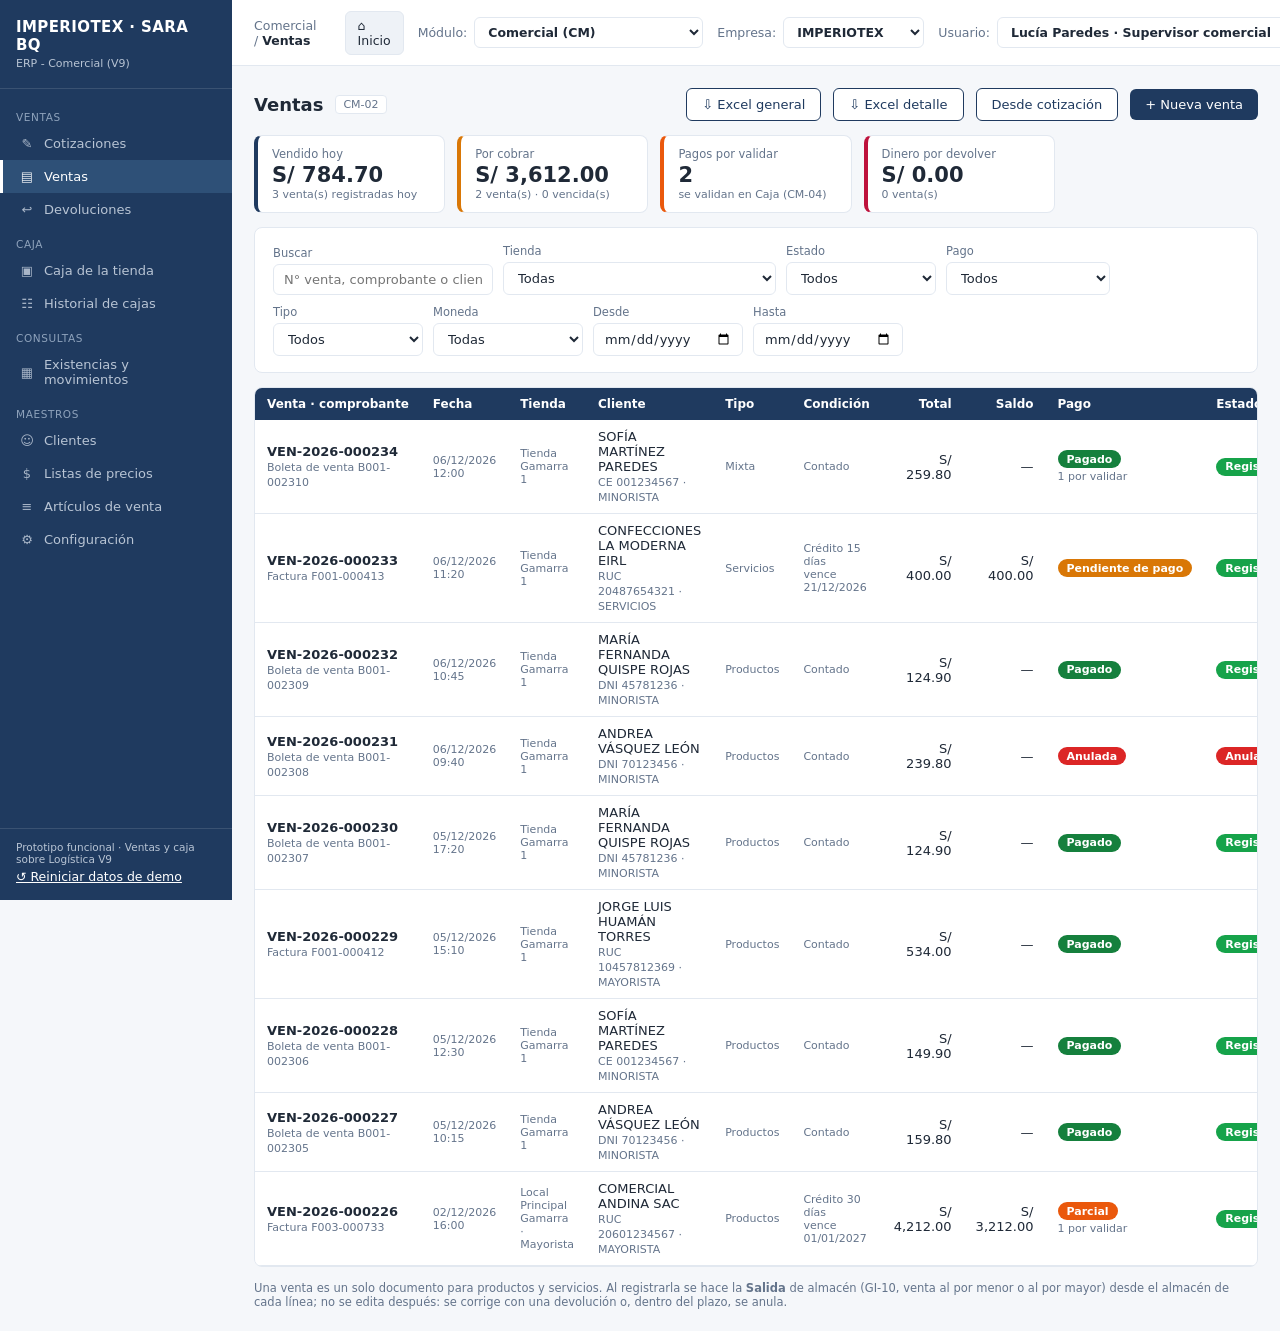
==== COMERCIAL/index.html @ 80e83d7e "feat: Documentacion y Prototipos" ====
<!DOCTYPE html>
<html lang="es">
<head>
<meta charset="UTF-8">
<meta name="viewport" content="width=device-width, initial-scale=1.0">
<title>IMPERIOTEX · Comercial (V9)</title>
<link rel="stylesheet" href="css/base.css">
</head>
<body>

<aside id="sidebar">
  <div class="logo"><b>IMPERIOTEX · SARA BQ</b><span>ERP - Comercial (V9)</span></div>
  <nav id="nav"></nav>
  <div class="foot">Prototipo funcional · Ventas y caja sobre Logística V9<br>
    <button class="btn-link" style="color:#fff;padding:4px 0" onclick="Store.reiniciar()">↺ Reiniciar datos de demo</button></div>
</aside>

<div id="main">
  <div id="topbar">
    <div id="breadcrumb">Comercial</div>
    <div class="spacer"></div>
    <a class="homebtn" href="../index.html" title="Volver a la portada de módulos">⌂ Inicio</a>
    <div class="company-sel"><label>Módulo:</label>
      <select onchange="if(this.value)location.href=this.value">
        <option value="../Prototipo_GI.html">Inventarios (GI)</option>
        <option value="../Prototipo_CO.html">Compras (CO)</option>
        <option value="../Prototipo_GP.html">Gestión de Pedido (GP)</option>
        <option value="../PRODUCCION/index.html">Producción (PRODUCCION)</option>
        <option value="" selected>Comercial (CM)</option>
      </select>
    </div>
    <div class="company-sel"><label>Empresa:</label>
      <select onchange="UI.toast('La demo comercial trae datos de IMPERIOTEX');this.value='IMPERIOTEX'">
        <option value="IMPERIOTEX" selected>IMPERIOTEX</option>
        <option value="CATINNA NOW">CATINNA NOW</option>
      </select>
    </div>
    <div class="company-sel" title="Usuario de la demo: cambia el perfil de permisos y la tienda asignada"><label>Usuario:</label>
      <select id="user-sel" onchange="App.cambiarUsuario(this.value)"></select>
    </div>
    <div class="userchip"><div class="avatar" id="user-avatar">U</div><span id="user-sede"></span></div>
  </div>
  <div id="content"></div>
</div>

<div id="modales"></div>
<div class="toast" id="toast"></div>

<!-- núcleo (orden obligatorio) -->
<script src="js/core/ui.js"></script>
<script src="js/data/maestros.js"></script>
<script src="js/core/store.js"></script>
<script src="js/core/precios.js"></script>
<script src="js/core/stock.js"></script>
<script src="js/core/ventas.js"></script>
<script src="js/core/caja.js"></script>
<script src="js/core/config.js"></script>
<script src="js/data/demo.js"></script>
<script src="js/core/app.js"></script>
<!-- pantallas -->
<script src="js/modules/buscador.js"></script>
<script src="js/modules/documento.js"></script>
<script src="js/modules/cotizaciones.js"></script>
<script src="js/modules/ventas.js"></script>
<script src="js/modules/devoluciones.js"></script>
<script src="js/modules/caja.js"></script>
<script src="js/modules/consultas.js"></script>
<script src="js/modules/clientes.js"></script>
<script src="js/modules/listas.js"></script>
<script src="js/modules/configuracion.js"></script>
<script>App.iniciar();</script>
</body>
</html>
---- COMERCIAL/css/base.css ----
:root{
  --primario:#1F3A5F; --primario-oscuro:#16304F; --primario-claro:#2E5077;
  --texto-sobre-primario:#FFFFFF; --sidebar-inactivo:#B8C4D4;
  --fondo-app:#F5F7FA; --superficie:#FFFFFF; --borde:#E2E8F0;
  --texto:#1F2937; --texto-sec:#64748B;
  --borrador:#6B7280; --confirmado:#16A34A; --completada:#15803D;
  --aprobada:#7C3AED; --parcial:#EA580C; --cancelada:#DC2626;
  --pendiente:#D97706; --aprobado-sol:#0D9488; --rechazado-sol:#BE123C;
  --gre-enviado:#0891B2; --gre-aceptado:#059669; --gre-obs:#CA8A04; --gre-rechazado:#991B1B;
  --stock-ok:#16A34A; --stock-bajo:#D97706; --stock-cero:#DC2626;
  --obligatorio:#B45309; --obligatorio-fondo:#FFFBEB;
  --prp:#2563EB; --opt-compras:#0891B2; --opt-prod:#7C3AED; --opt-recep:#0D9488;
}
*{box-sizing:border-box;margin:0;padding:0;font-family:"Segoe UI","Segoe UI Variable Text",system-ui,Arial,sans-serif}
body{background:var(--fondo-app);color:var(--texto);font-size:13.5px;display:flex;min-height:100vh}

#sidebar{width:232px;min-width:232px;background:var(--primario);color:#fff;display:flex;flex-direction:column;position:sticky;top:0;height:100vh;overflow-y:auto}
#sidebar .logo{padding:18px 16px;border-bottom:1px solid rgba(255,255,255,.12)}
#sidebar .logo b{font-size:15px;letter-spacing:.4px;display:block}
#sidebar .logo span{font-size:11px;color:var(--sidebar-inactivo)}
#sidebar nav{padding:10px 0;flex:1}
.nav-item{display:flex;align-items:center;gap:9px;padding:9px 16px;color:var(--sidebar-inactivo);cursor:pointer;font-size:13px;border-left:3px solid transparent;user-select:none}
.nav-item:hover{background:var(--primario-oscuro);color:#fff}
.nav-item.active{background:var(--primario-claro);color:#fff;border-left:3px solid #fff}
.nav-item .ic{width:16px;text-align:center;opacity:.9}
.nav-group{padding:9px 16px;color:var(--sidebar-inactivo);font-size:13px;cursor:pointer;display:flex;align-items:center;gap:9px;user-select:none}
.nav-group:hover{background:var(--primario-oscuro);color:#fff}
.nav-sub{display:none}
.nav-sub.open{display:block}
.nav-sub .nav-item{padding-left:41px;font-size:12.5px}
.caret{margin-left:auto;font-size:10px;transition:transform .15s}
.nav-group.open .caret{transform:rotate(90deg)}
#sidebar .foot{padding:12px 16px;font-size:10.5px;color:var(--sidebar-inactivo);border-top:1px solid rgba(255,255,255,.12)}

#main{flex:1;display:flex;flex-direction:column;min-width:0}
#topbar{background:var(--superficie);border-bottom:1px solid var(--borde);padding:10px 22px;display:flex;align-items:center;gap:14px;position:sticky;top:0;z-index:40}
#breadcrumb{font-size:12.5px;color:var(--texto-sec)}
#breadcrumb b{color:var(--texto)}
#topbar .spacer{flex:1}
.company-sel{display:flex;align-items:center;gap:7px;font-size:12.5px;color:var(--texto-sec)}
.company-sel select{border:1px solid var(--borde);border-radius:6px;padding:6px 9px;font-size:12.5px;background:#fff;color:var(--texto);font-weight:600}
.bell{position:relative;cursor:pointer;font-size:17px;color:var(--texto-sec);padding:4px 8px;border-radius:6px}
.bell:hover{background:var(--fondo-app)}
.bell .dot{position:absolute;top:3px;right:5px;width:8px;height:8px;border-radius:50%;background:var(--stock-cero);border:1.5px solid #fff}
.homebtn{display:inline-flex;align-items:center;gap:6px;background:#EEF2F7;border:1px solid var(--borde);border-radius:6px;padding:6px 12px;font-size:12.5px;color:var(--texto);text-decoration:none;cursor:pointer}
.homebtn:hover{background:#E2E8F0}
.userchip{display:flex;align-items:center;gap:8px;font-size:12.5px;color:var(--texto-sec)}
.userchip .avatar{width:28px;height:28px;border-radius:50%;background:var(--primario);color:#fff;display:flex;align-items:center;justify-content:center;font-size:11px;font-weight:600}
#content{padding:22px;flex:1}
.screen{display:none}
.screen.active{display:block}

.screen-head{display:flex;align-items:center;gap:12px;margin-bottom:14px;flex-wrap:wrap}
.screen-head h1{font-size:18px;font-weight:600}
.screen-head .code{font-size:11px;color:var(--texto-sec);background:var(--superficie);border:1px solid var(--borde);border-radius:4px;padding:2px 7px}
.screen-head .spacer{flex:1}

.btn{border:none;border-radius:6px;padding:8px 15px;font-size:13px;cursor:pointer;font-weight:500}
.btn-primary{background:var(--primario);color:#fff}
.btn-primary:hover{background:var(--primario-oscuro)}
.btn-secondary{background:#fff;color:var(--primario);border:1px solid var(--primario)}
.btn-secondary:hover{background:var(--fondo-app)}
.btn-danger{background:#fff;color:var(--cancelada);border:1px solid var(--cancelada)}
.btn-danger:hover{background:#FEF2F2}
.btn-sm{padding:5px 10px;font-size:12px}
.btn-link{background:none;border:none;color:var(--primario);cursor:pointer;font-size:12.5px;text-decoration:underline;padding:2px 4px}

.card{background:var(--superficie);border:1px solid var(--borde);border-radius:8px;padding:16px 18px;margin-bottom:14px}
.filters{display:flex;gap:10px;flex-wrap:wrap;align-items:flex-end}
.field{display:flex;flex-direction:column;gap:4px}
.field label{font-size:11.5px;color:var(--texto-sec);font-weight:500}
/* Campos obligatorios: etiqueta y control diferenciados por color */
.field.req>label{color:var(--obligatorio);font-weight:600}
.field.req>label::after{content:" *";color:var(--obligatorio)}
.field.req>input,.field.req>select,.field.req>textarea,.field.req>div>input,.field.req>div>select{border-color:var(--obligatorio);background:var(--obligatorio-fondo)}
.leyenda-req{display:flex;align-items:center;gap:7px;font-size:11px;color:var(--texto-sec);margin:0 0 10px}
.leyenda-req i{width:11px;height:11px;border-radius:3px;border:1px solid var(--obligatorio);background:var(--obligatorio-fondo);display:inline-block}
.field input,.field select,.field textarea{border:1px solid var(--borde);border-radius:6px;padding:7px 10px;font-size:13px;background:#fff;color:var(--texto);min-width:150px}
.field input:focus,.field select:focus,.field textarea:focus{outline:2px solid var(--primario-claro);outline-offset:-1px}
.field input[readonly],.field input:disabled,.field select:disabled{background:var(--fondo-app);color:var(--texto-sec)}
.field.wide{flex:1;min-width:260px}
.field.wide input,.field.wide textarea{width:100%}

table.grid{width:100%;border-collapse:collapse;background:var(--superficie);font-size:13px}
table.grid th{background:var(--primario);color:#fff;text-align:left;padding:9px 12px;font-weight:600;font-size:12px;white-space:nowrap}
table.grid td{padding:9px 12px;border-bottom:1px solid var(--borde);vertical-align:middle}
table.grid tbody tr:hover{background:#F8FAFC}
table.grid tr.clickable{cursor:pointer}
.tbl-wrap{background:var(--superficie);border:1px solid var(--borde);border-radius:8px;overflow:hidden;margin-bottom:14px}
.pager{display:flex;justify-content:space-between;align-items:center;padding:9px 14px;font-size:12px;color:var(--texto-sec);background:var(--superficie)}
.pager .pg{display:flex;gap:6px}
.pager button{border:1px solid var(--borde);background:#fff;border-radius:5px;padding:3px 9px;cursor:pointer;font-size:12px}
.pager button.cur{background:var(--primario);color:#fff;border-color:var(--primario)}

.badge{display:inline-block;padding:2.5px 9px;border-radius:11px;font-size:11px;font-weight:600;color:#fff;white-space:nowrap}
.dotled{display:inline-flex;align-items:center;gap:6px}
.dot{width:9px;height:9px;border-radius:50%;display:inline-block}
.warn{display:inline-block;background:#FEF3C7;color:#92400E;border:1px solid #FDE68A;border-radius:4px;font-size:10px;padding:1px 5px;font-weight:600;vertical-align:middle;cursor:help}

.tabs{display:flex;gap:0;border-bottom:2px solid var(--borde);margin-bottom:16px;flex-wrap:wrap}
.tab{padding:9px 16px;cursor:pointer;font-size:13px;color:var(--texto-sec);border-bottom:3px solid transparent;margin-bottom:-2px;user-select:none;font-weight:500}
.tab:hover{color:var(--texto)}
.tab.active{color:var(--primario);border-bottom-color:var(--primario-claro);font-weight:600}
.tab.hidden{display:none}
.tabpane{display:none}
.tabpane.active{display:block}
.gtabpane{display:none}
.gtabpane.active{display:block}
.formgrid{display:grid;grid-template-columns:1fr 1fr;gap:13px 22px}
.formgrid .field.full{grid-column:1/-1}
.check{display:flex;align-items:center;gap:8px;font-size:13px;padding:6px 0}
.check input{width:15px;height:15px;accent-color:var(--primario)}
.subtable th{background:var(--primario);font-size:11.5px}
.subtable td input,.subtable td select{border:1px solid var(--borde);border-radius:5px;padding:5px 8px;font-size:12.5px;width:100%}
.hint{font-size:11.5px;color:var(--texto-sec)}

.doc-head{background:var(--superficie);border:1px solid var(--borde);border-radius:8px;padding:14px 18px;margin-bottom:14px;display:flex;align-items:center;gap:18px;flex-wrap:wrap}
.doc-head .t{font-size:16px;font-weight:600}
.doc-head .meta{font-size:12px;color:var(--texto-sec)}

.overlay{display:none;position:fixed;inset:0;background:rgba(15,23,42,.45);z-index:100;align-items:center;justify-content:center}
.overlay.open{display:flex}
.modal{background:#fff;border-radius:10px;width:min(560px,92vw);max-height:88vh;overflow:auto;box-shadow:0 18px 50px rgba(0,0,0,.25)}
.modal.lg{width:min(760px,94vw)}
.modal-h{padding:14px 18px;border-bottom:1px solid var(--borde);display:flex;align-items:center;gap:10px}
.modal-h b{font-size:14.5px}
.modal-h .x{margin-left:auto;cursor:pointer;font-size:17px;color:var(--texto-sec);padding:2px 7px;border-radius:5px}
.modal-h .x:hover{background:var(--fondo-app)}
.modal-b{padding:18px}
.modal-f{padding:13px 18px;border-top:1px solid var(--borde);display:flex;justify-content:flex-end;gap:9px}

.placeholder{display:flex;flex-direction:column;align-items:center;justify-content:center;padding:70px 20px;text-align:center;color:var(--texto-sec)}
.placeholder .big{font-size:38px;margin-bottom:12px;opacity:.5}
.placeholder h2{font-size:16px;color:var(--texto);margin-bottom:6px}
.placeholder .tag{margin-top:12px;background:#EEF2F7;border:1px solid var(--borde);border-radius:14px;padding:4px 13px;font-size:12px}

#bellDrop{display:none;position:absolute;right:70px;top:52px;width:340px;background:#fff;border:1px solid var(--borde);border-radius:9px;box-shadow:0 12px 34px rgba(0,0,0,.16);z-index:90}
#bellDrop.open{display:block}
#bellDrop .h{padding:11px 15px;border-bottom:1px solid var(--borde);font-weight:600;font-size:13px}
#bellDrop .it{padding:10px 15px;border-bottom:1px solid var(--borde);font-size:12.5px;display:flex;gap:9px;cursor:pointer}
#bellDrop .it:hover{background:var(--fondo-app)}
#bellDrop .it small{display:block;color:var(--texto-sec);font-size:11px;margin-top:2px}

.dropwrap{position:relative;display:none}
.dropmenu{display:none;position:absolute;right:0;top:calc(100% + 6px);background:#fff;border:1px solid var(--borde);border-radius:8px;box-shadow:0 10px 28px rgba(0,0,0,.14);min-width:230px;z-index:80;overflow:hidden}
.dropmenu.open{display:block}
.dropmenu .op{padding:10px 14px;font-size:13px;cursor:pointer;border-bottom:1px solid var(--borde)}
.dropmenu .op:last-child{border-bottom:none}
.dropmenu .op:hover{background:var(--fondo-app)}
.dropmenu .op small{display:block;color:var(--texto-sec);font-size:11px;margin-top:2px}
.toast{position:fixed;bottom:22px;right:22px;background:var(--texto);color:#fff;padding:11px 17px;border-radius:8px;font-size:13px;z-index:200;display:none;box-shadow:0 8px 22px rgba(0,0,0,.25)}
.toast.show{display:block}

/* ===== PRODUCCION · Producción: estilos propios ===== */
.nav-title{padding:12px 16px 4px;font-size:10.5px;text-transform:uppercase;letter-spacing:.6px;color:#8FA3BC}
.bar{background:#E8EDF3;border-radius:6px;height:8px;width:90px;display:inline-block;vertical-align:middle;overflow:hidden}
.barfill{height:100%;border-radius:6px;background:var(--confirmado);display:block}
.kpis{display:grid;grid-template-columns:repeat(auto-fill,minmax(190px,1fr));gap:12px;margin-bottom:14px}
.kpi{background:#fff;border:1px solid var(--borde);border-left:4px solid var(--primario);border-radius:8px;padding:11px 14px}
.kpi .l{font-size:11.5px;color:var(--texto-sec)}
.kpi .v{font-size:21px;font-weight:600;margin-top:2px}
.kpi .s{font-size:11px;color:var(--texto-sec);margin-top:1px}
.steps{display:flex;align-items:flex-start;flex-wrap:wrap;gap:6px 0}
.step{display:flex;flex-direction:column;align-items:center;min-width:130px;position:relative;cursor:pointer;padding:0 6px}
.step .c{width:30px;height:30px;border-radius:50%;border:2px solid var(--borde);background:#fff;display:flex;align-items:center;justify-content:center;font-weight:600;font-size:12px;color:var(--texto-sec);position:relative;z-index:1}
.step.ok .c{background:var(--confirmado);border-color:var(--confirmado);color:#fff}
.step.cur .c{background:var(--prp);border-color:var(--prp);color:#fff}
.step .t{font-size:12px;font-weight:600;margin-top:5px;text-align:center}
.step .s{font-size:11px;color:var(--texto-sec);text-align:center}
.step:not(:last-child)::after{content:"";position:absolute;top:15px;left:calc(50% + 17px);width:calc(100% - 34px);height:2px;background:var(--borde)}
.step.ok:not(:last-child)::after{background:var(--confirmado)}
.step:hover .t{color:var(--prp)}
.corte-row td{background:#EEF2F7;font-size:12.5px}
.lvl{display:inline-block}
.card.aviso{border-left:4px solid var(--pendiente);background:#FFFBEB;padding:11px 16px}
.card.aviso.ok{border-left-color:var(--confirmado);background:#F0FDF4}
.card.aviso.err{border-left-color:var(--cancelada);background:#FEF2F2}
.card.aviso.info{border-left-color:var(--prp);background:#EFF6FF}
.mini{font-size:11px;color:var(--texto-sec)}
.num{text-align:right}
table.grid th.num{text-align:right}
.chips{display:flex;gap:6px;flex-wrap:wrap}
.chip{display:inline-block;font-size:11px;background:#EEF2F7;border:1px solid var(--borde);border-radius:11px;padding:2px 9px;white-space:nowrap}
.dato{padding:7px 10px;background:var(--fondo-app);border:1px solid var(--borde);border-radius:6px;min-height:34px;font-size:13px;line-height:1.45}
.formgrid.c3{grid-template-columns:repeat(3,1fr)}
.formgrid.c4{grid-template-columns:repeat(4,1fr)}
@media(max-width:1100px){.formgrid.c3,.formgrid.c4{grid-template-columns:1fr 1fr}}
.formgrid .field input,.formgrid .field select,.formgrid .field textarea{width:100%;min-width:0}
.oplist{max-height:230px;overflow:auto;border:1px solid var(--borde);border-radius:6px;background:#fff}
.oplist label{display:flex;align-items:center;gap:8px;padding:6px 10px;border-bottom:1px solid var(--borde);font-size:12.5px}
.oplist label:last-child{border-bottom:none}
.oplist input[type=number]{width:84px;margin-left:auto;border:1px solid var(--borde);border-radius:5px;padding:4px 6px;text-align:right}
.sec{font-size:13px;font-weight:600;margin:16px 0 8px;display:flex;align-items:center;gap:8px}
.sec:first-child{margin-top:0}
table.matriz th,table.matriz td{text-align:center}
.tbl-wrap{overflow-x:auto}
.ok-t{color:var(--confirmado);font-weight:600}
.err-t{color:var(--cancelada);font-weight:600}
.warn-t{color:var(--pendiente);font-weight:600}
.relmap{display:flex;gap:12px;align-items:flex-start;overflow-x:auto;padding:2px 0 6px}
.relcol{min-width:190px;display:flex;flex-direction:column;gap:8px}
.relcol .t{font-size:10.5px;color:var(--texto-sec);font-weight:600;text-transform:uppercase;letter-spacing:.4px}
.relbox{background:#fff;border:1px solid var(--borde);border-left:4px solid var(--primario-claro);border-radius:8px;padding:9px 11px;font-size:12.5px}
.relbox.cur{border-color:var(--primario);box-shadow:0 0 0 2px rgba(31,58,95,.15)}
.relarrow{align-self:center;color:var(--texto-sec);font-size:18px;padding-top:18px}
.btn:disabled{opacity:.5;cursor:not-allowed}

/* ===== COMERCIAL V9: estilos propios ===== */
.sec .spacer{flex:1}
.celda{border:1px solid var(--borde);border-radius:5px;padding:5px 7px;font-size:12.5px;background:#fff;color:var(--texto)}
.celda.num{text-align:right}
tr.con-msg td{border-bottom:none}
tr.linea-msg td{padding:0 12px 8px;font-size:11.5px;line-height:1.6}
tr.linea-msg:hover{background:transparent!important}
table.totales{width:auto;min-width:300px}
table.totales td{padding:6px 12px}
table.totales tr:last-child td{font-size:14px;border-bottom:none}
.hline{padding:7px 0;border-bottom:1px solid var(--borde)}
.hline:last-child{border-bottom:none}
.monsel{display:flex;gap:6px}
.monsel .chip{cursor:pointer;font-size:12px;padding:4px 12px}
.monsel .chip.on{background:var(--primario);color:#fff;border-color:var(--primario)}
.errlist{margin:6px 0 0 18px;font-size:12px;line-height:1.6}
.doc-head .t small{font-weight:400;color:var(--texto-sec);font-size:12px;margin-left:6px}
.matriz td,.matriz th{text-align:center}
.matriz td:first-child,.matriz th:first-child{text-align:left}
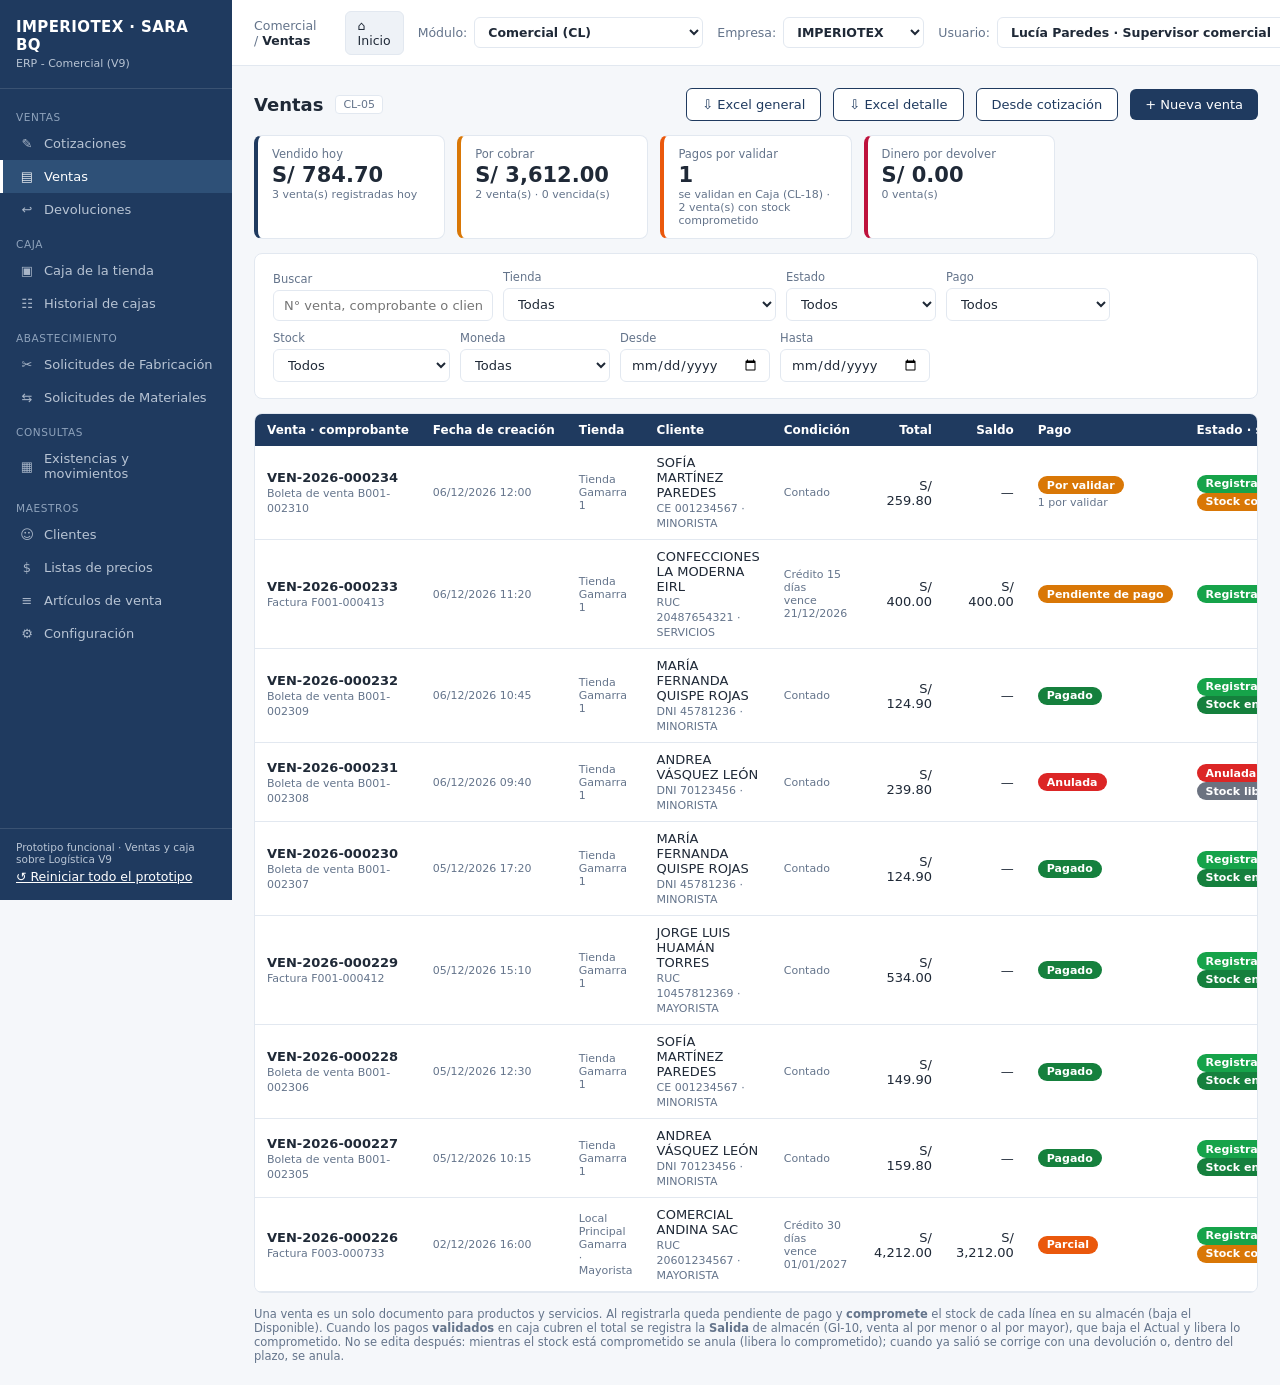
==== commit 74e1acab: "feat(comercial): venta pendiente compromete stock, códigos CL-xx y solicitudes compartidas - Decisió" ====
--- a/COMERCIAL/index.html
+++ b/COMERCIAL/index.html
@@ -12,7 +12,7 @@
   <div class="logo"><b>IMPERIOTEX · SARA BQ</b><span>ERP - Comercial (V9)</span></div>
   <nav id="nav"></nav>
   <div class="foot">Prototipo funcional · Ventas y caja sobre Logística V9<br>
-    <button class="btn-link" style="color:#fff;padding:4px 0" onclick="Store.reiniciar()">↺ Reiniciar datos de demo</button></div>
+    <button class="btn-link" style="color:#fff;padding:4px 0" title="Borra los datos guardados de Inventarios, Compras, Producción y Comercial" onclick="Store.reiniciar()">↺ Reiniciar todo el prototipo</button></div>
 </aside>
 
 <div id="main">
@@ -22,11 +22,10 @@
     <a class="homebtn" href="../index.html" title="Volver a la portada de módulos">⌂ Inicio</a>
     <div class="company-sel"><label>Módulo:</label>
       <select onchange="if(this.value)location.href=this.value">
-        <option value="../Prototipo_GI.html">Inventarios (GI)</option>
-        <option value="../Prototipo_CO.html">Compras (CO)</option>
-        <option value="../Prototipo_GP.html">Gestión de Pedido (GP)</option>
+        <option value="../INVENTARIOS/index.html">Inventarios (GI)</option>
+        <option value="../COMPRAS/index.html">Compras (CO)</option>
         <option value="../PRODUCCION/index.html">Producción (PRODUCCION)</option>
-        <option value="" selected>Comercial (CM)</option>
+        <option value="" selected>Comercial (CL)</option>
       </select>
     </div>
     <div class="company-sel"><label>Empresa:</label>
@@ -68,6 +67,7 @@
 <script src="js/modules/clientes.js"></script>
 <script src="js/modules/listas.js"></script>
 <script src="js/modules/configuracion.js"></script>
+<script src="js/modules/solicitudes.js"></script>
 <script>App.iniciar();</script>
 </body>
 </html>
--- a/COMERCIAL/css/base.css
+++ b/COMERCIAL/css/base.css
@@ -52,7 +52,7 @@
 
 .screen-head{display:flex;align-items:center;gap:12px;margin-bottom:14px;flex-wrap:wrap}
 .screen-head h1{font-size:18px;font-weight:600}
-.screen-head .code{font-size:11px;color:var(--texto-sec);background:var(--superficie);border:1px solid var(--borde);border-radius:4px;padding:2px 7px}
+.screen-head .code,.modal-h .code{font-size:11px;color:var(--texto-sec);background:var(--superficie);border:1px solid var(--borde);border-radius:4px;padding:2px 7px}
 .screen-head .spacer{flex:1}
 
 .btn{border:none;border-radius:6px;padding:8px 15px;font-size:13px;cursor:pointer;font-weight:500}
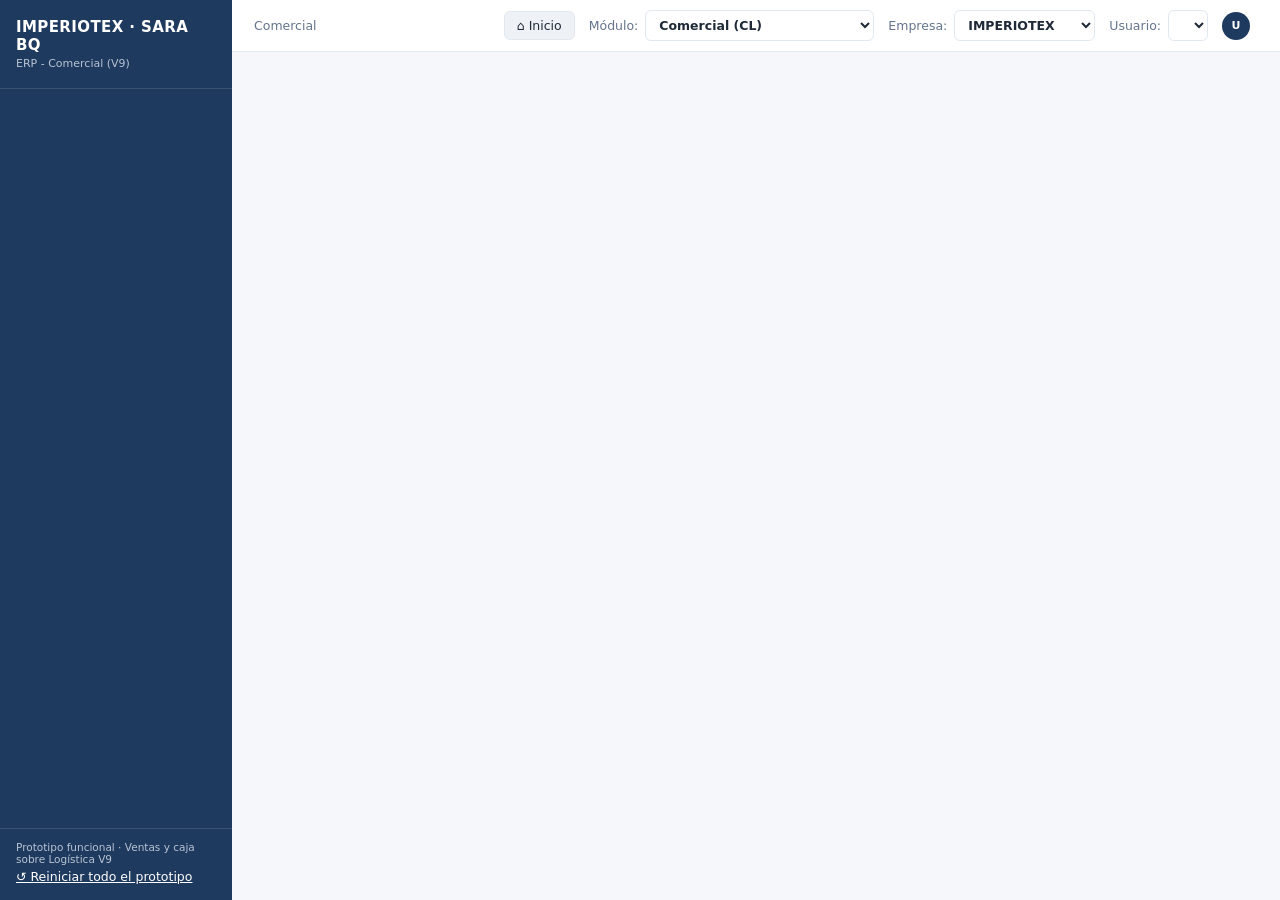
==== commit 67076464: "feat(bd): base de datos compartida con maestros reales, stock y documentos únicos - Importador de pl" ====
--- a/COMERCIAL/index.html
+++ b/COMERCIAL/index.html
@@ -45,6 +45,17 @@
 <div id="modales"></div>
 <div class="toast" id="toast"></div>
 
+<!-- base de datos compartida (docs/16_BASE_DATOS_COMPARTIDA.md) -->
+<script src="../COMPARTIDO/bd/datos/maestros-plantillas.js"></script>
+<script src="../COMPARTIDO/bd/datos/maestros-complementos.js"></script>
+<script src="../COMPARTIDO/bd/datos/maestros-logistica.js"></script>
+<script src="../COMPARTIDO/bd/datos/maestros-comercial.js"></script>
+<script src="../COMPARTIDO/bd/datos/escenario-operacion.js"></script>
+<script src="../COMPARTIDO/bd/bd.js"></script>
+<script src="../COMPARTIDO/bd/stock.js"></script>
+<script src="../COMPARTIDO/bd/explosion.js"></script>
+<script src="../COMPARTIDO/bd/documentos.js"></script>
+<script src="../COMPARTIDO/bd/selector.js"></script>
 <!-- núcleo (orden obligatorio) -->
 <script src="js/core/ui.js"></script>
 <script src="js/data/maestros.js"></script>
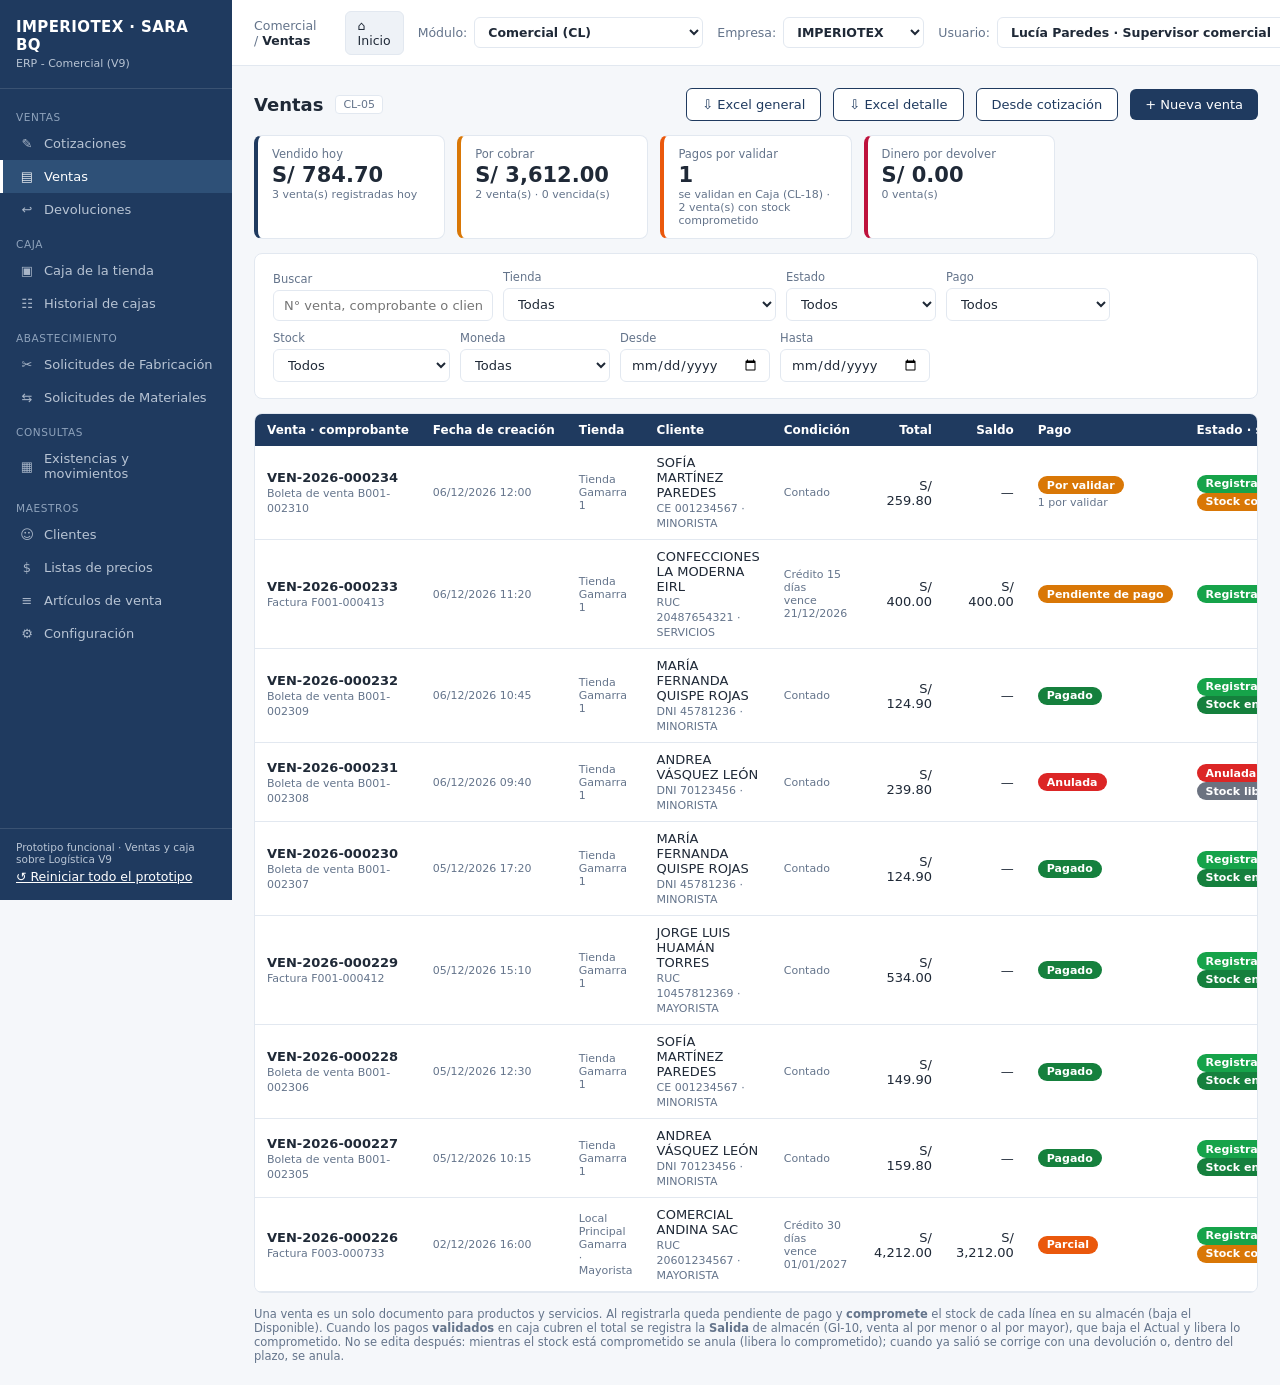
==== commit d45df38e: "Merge pull request #1 from axeloviedo/feat/modulos-en-carpetas Feat/modulos en carpetas" ====
--- a/COMERCIAL/index.html
+++ b/COMERCIAL/index.html
@@ -45,17 +45,6 @@
 <div id="modales"></div>
 <div class="toast" id="toast"></div>
 
-<!-- base de datos compartida (docs/16_BASE_DATOS_COMPARTIDA.md) -->
-<script src="../COMPARTIDO/bd/datos/maestros-plantillas.js"></script>
-<script src="../COMPARTIDO/bd/datos/maestros-complementos.js"></script>
-<script src="../COMPARTIDO/bd/datos/maestros-logistica.js"></script>
-<script src="../COMPARTIDO/bd/datos/maestros-comercial.js"></script>
-<script src="../COMPARTIDO/bd/datos/escenario-operacion.js"></script>
-<script src="../COMPARTIDO/bd/bd.js"></script>
-<script src="../COMPARTIDO/bd/stock.js"></script>
-<script src="../COMPARTIDO/bd/explosion.js"></script>
-<script src="../COMPARTIDO/bd/documentos.js"></script>
-<script src="../COMPARTIDO/bd/selector.js"></script>
 <!-- núcleo (orden obligatorio) -->
 <script src="js/core/ui.js"></script>
 <script src="js/data/maestros.js"></script>
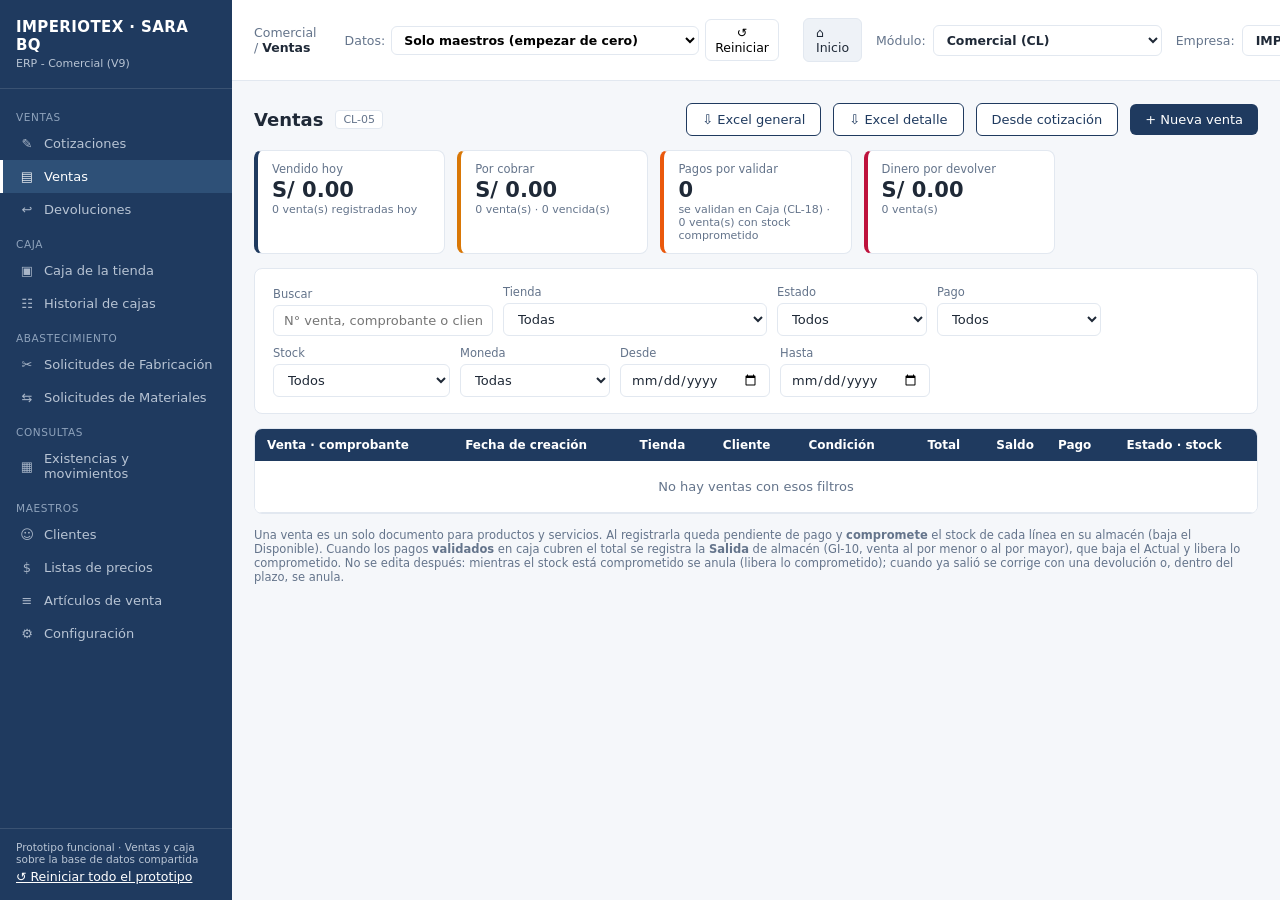
==== commit be54cd0c: "feat(comercial): Comercial sobre la base compartida (stock único, tipos de movimiento, Demo.historia" ====
--- a/COMERCIAL/index.html
+++ b/COMERCIAL/index.html
@@ -11,14 +11,15 @@
 <aside id="sidebar">
   <div class="logo"><b>IMPERIOTEX · SARA BQ</b><span>ERP - Comercial (V9)</span></div>
   <nav id="nav"></nav>
-  <div class="foot">Prototipo funcional · Ventas y caja sobre Logística V9<br>
-    <button class="btn-link" style="color:#fff;padding:4px 0" title="Borra los datos guardados de Inventarios, Compras, Producción y Comercial" onclick="Store.reiniciar()">↺ Reiniciar todo el prototipo</button></div>
+  <div class="foot">Prototipo funcional · Ventas y caja sobre la base de datos compartida<br>
+    <button class="btn-link" style="color:#fff;padding:4px 0" title="Reinicia la base compartida de Inventarios, Compras, Producción y Comercial con el escenario actual" onclick="Store.reiniciar()">↺ Reiniciar todo el prototipo</button></div>
 </aside>
 
 <div id="main">
   <div id="topbar">
     <div id="breadcrumb">Comercial</div>
     <div class="spacer"></div>
+    <div id="bd-sel" style="margin-right:10px"></div>
     <a class="homebtn" href="../index.html" title="Volver a la portada de módulos">⌂ Inicio</a>
     <div class="company-sel"><label>Módulo:</label>
       <select onchange="if(this.value)location.href=this.value">
@@ -45,12 +46,22 @@
 <div id="modales"></div>
 <div class="toast" id="toast"></div>
 
-<!-- núcleo (orden obligatorio) -->
+<!-- base de datos compartida (docs/16_BASE_DATOS_COMPARTIDA.md) -->
+<script src="../COMPARTIDO/bd/datos/maestros-plantillas.js"></script>
+<script src="../COMPARTIDO/bd/datos/maestros-complementos.js"></script>
+<script src="../COMPARTIDO/bd/datos/maestros-logistica.js"></script>
+<script src="../COMPARTIDO/bd/datos/maestros-comercial.js"></script>
+<script src="../COMPARTIDO/bd/datos/escenario-operacion.js"></script>
+<script src="../COMPARTIDO/bd/bd.js"></script>
+<script src="../COMPARTIDO/bd/stock.js"></script>
+<script src="../COMPARTIDO/bd/explosion.js"></script>
+<script src="../COMPARTIDO/bd/documentos.js"></script>
+<script src="../COMPARTIDO/bd/selector.js"></script>
+<!-- núcleo de Comercial (orden obligatorio; el stock es el compartido: COMPARTIDO/bd/stock.js) -->
 <script src="js/core/ui.js"></script>
 <script src="js/data/maestros.js"></script>
 <script src="js/core/store.js"></script>
 <script src="js/core/precios.js"></script>
-<script src="js/core/stock.js"></script>
 <script src="js/core/ventas.js"></script>
 <script src="js/core/caja.js"></script>
 <script src="js/core/config.js"></script>
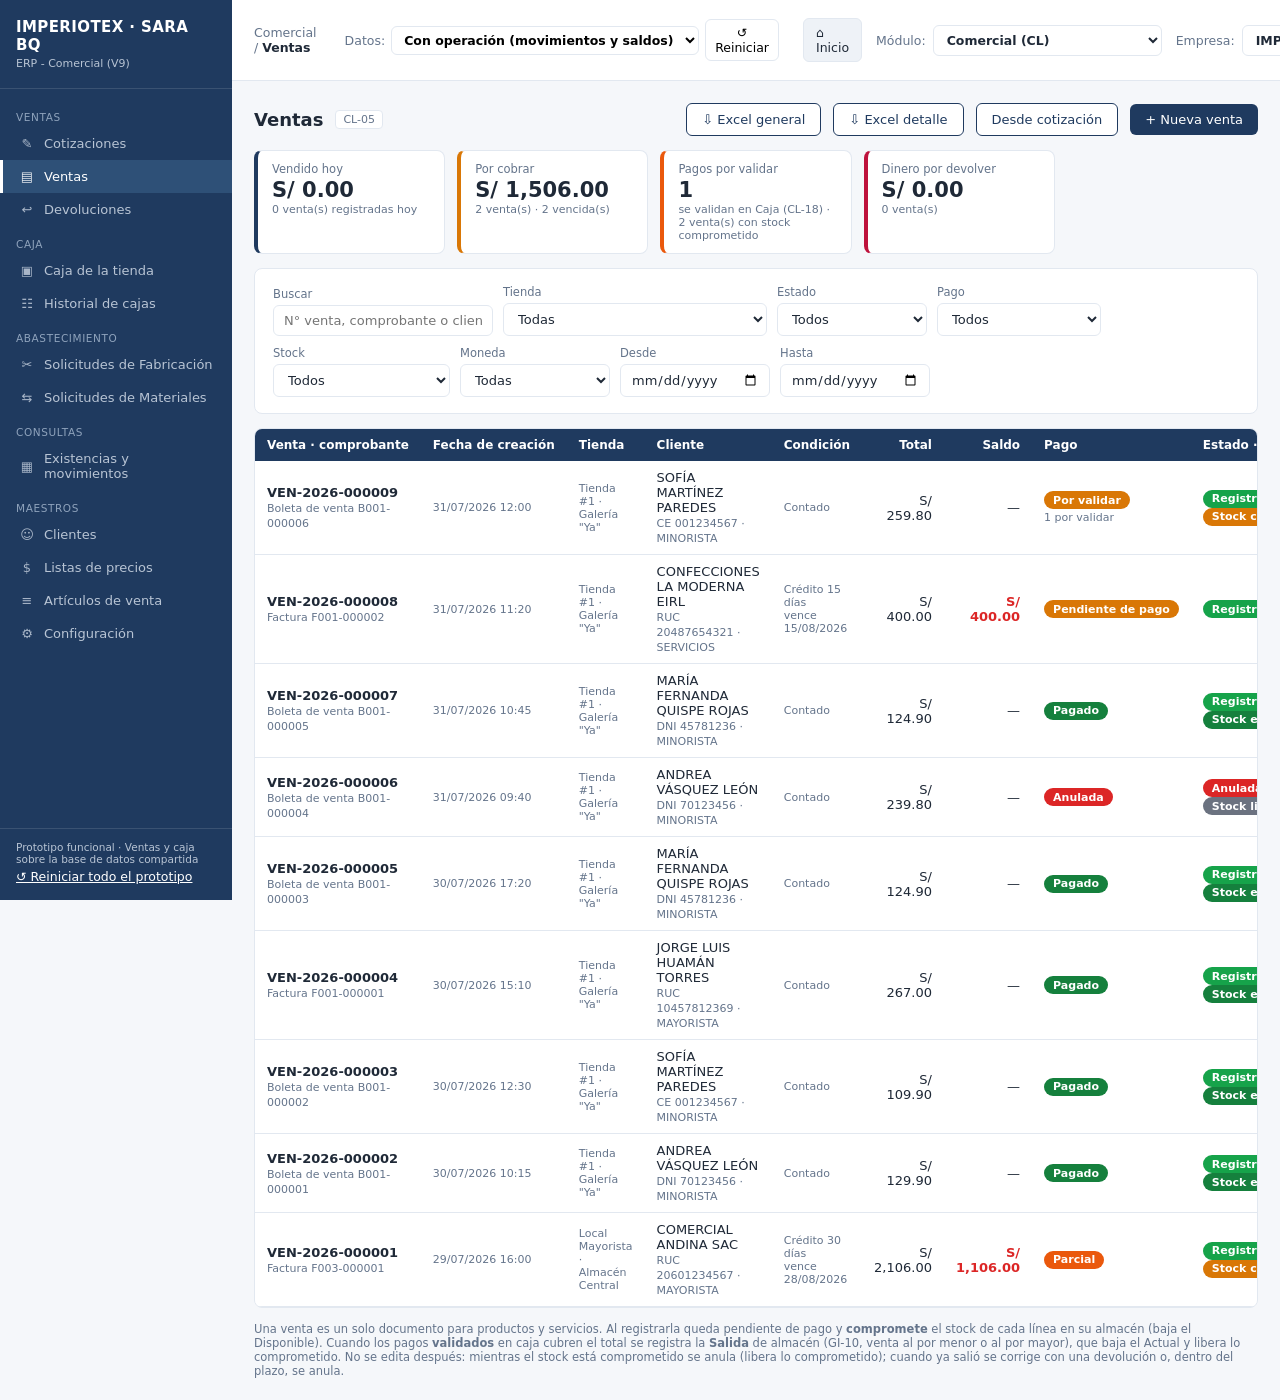
==== commit 66647f0b: "feat(bd): reclamos, notas de crédito, costos de destino y sugerido de compras en el núcleo (C-3) - D" ====
--- a/COMERCIAL/index.html
+++ b/COMERCIAL/index.html
@@ -56,6 +56,7 @@
 <script src="../COMPARTIDO/bd/stock.js"></script>
 <script src="../COMPARTIDO/bd/explosion.js"></script>
 <script src="../COMPARTIDO/bd/documentos.js"></script>
+<script src="../COMPARTIDO/bd/compras.js"></script>
 <script src="../COMPARTIDO/bd/selector.js"></script>
 <!-- núcleo de Comercial (orden obligatorio; el stock es el compartido: COMPARTIDO/bd/stock.js) -->
 <script src="js/core/ui.js"></script>
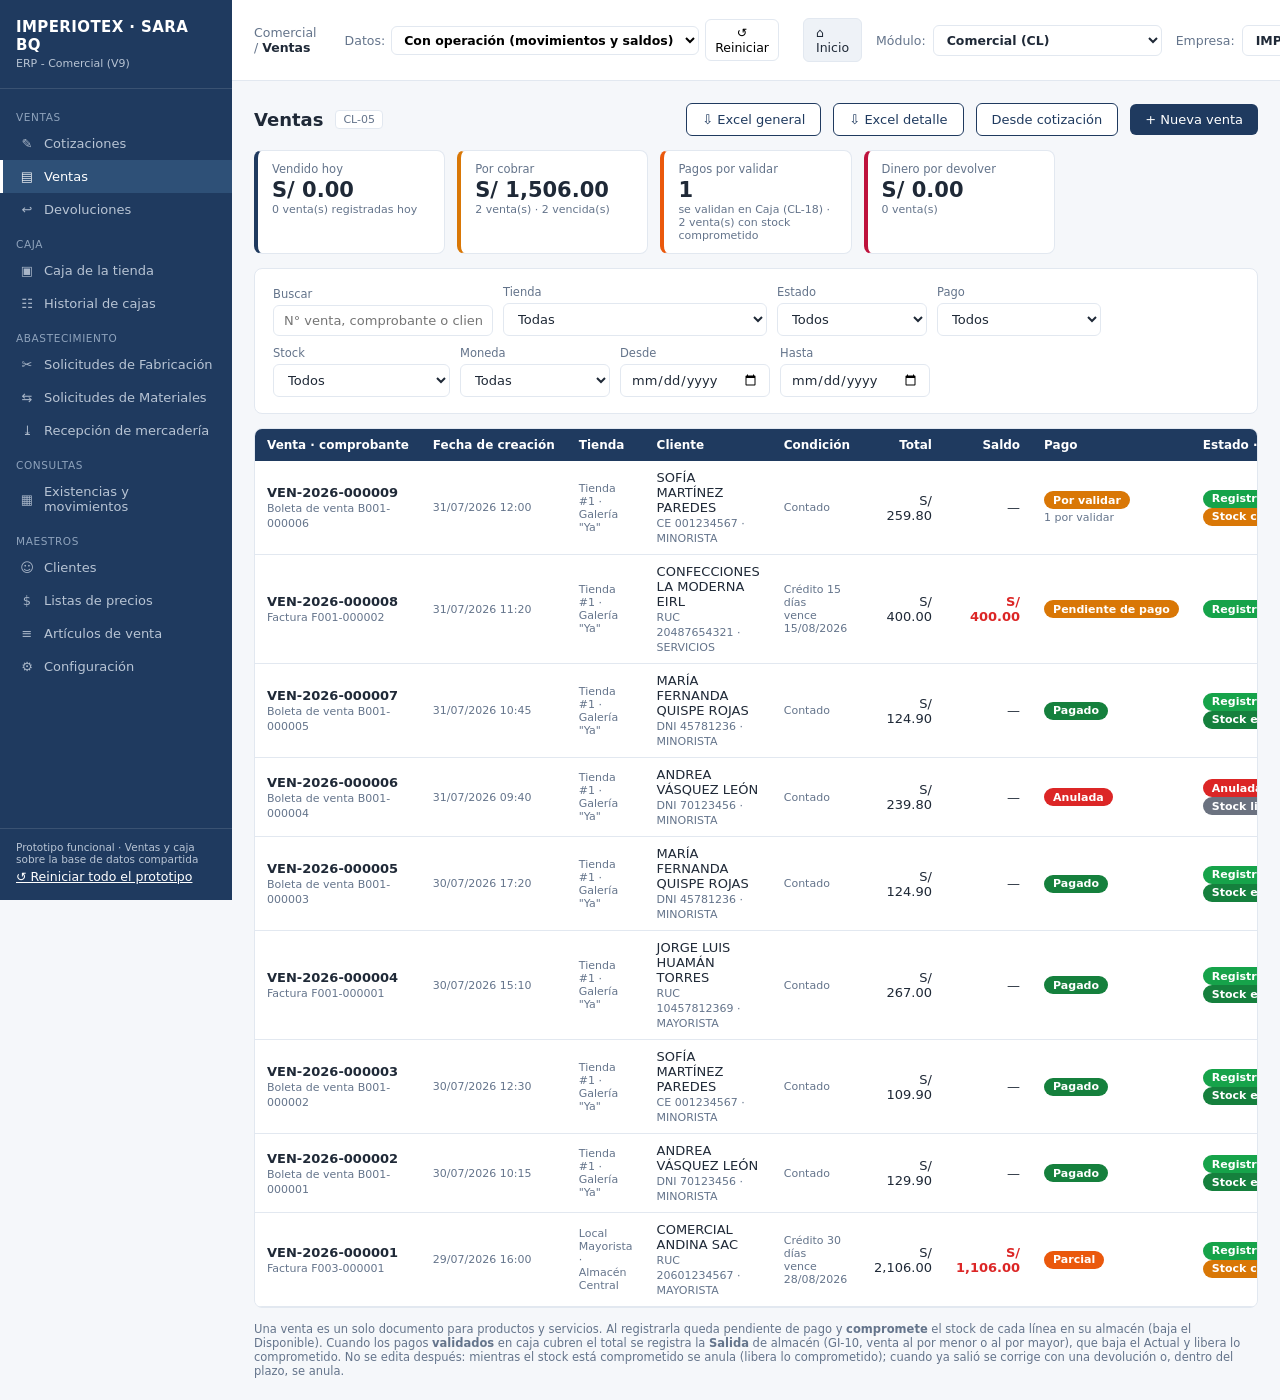
==== commit 980e3220: "feat(comercial): CL-47 Recepción de mercadería: la tienda confirma la misma Solicitud de Transferenc" ====
--- a/COMERCIAL/index.html
+++ b/COMERCIAL/index.html
@@ -80,6 +80,7 @@
 <script src="js/modules/listas.js"></script>
 <script src="js/modules/configuracion.js"></script>
 <script src="js/modules/solicitudes.js"></script>
+<script src="js/modules/recepciones.js"></script>
 <script>App.iniciar();</script>
 </body>
 </html>
